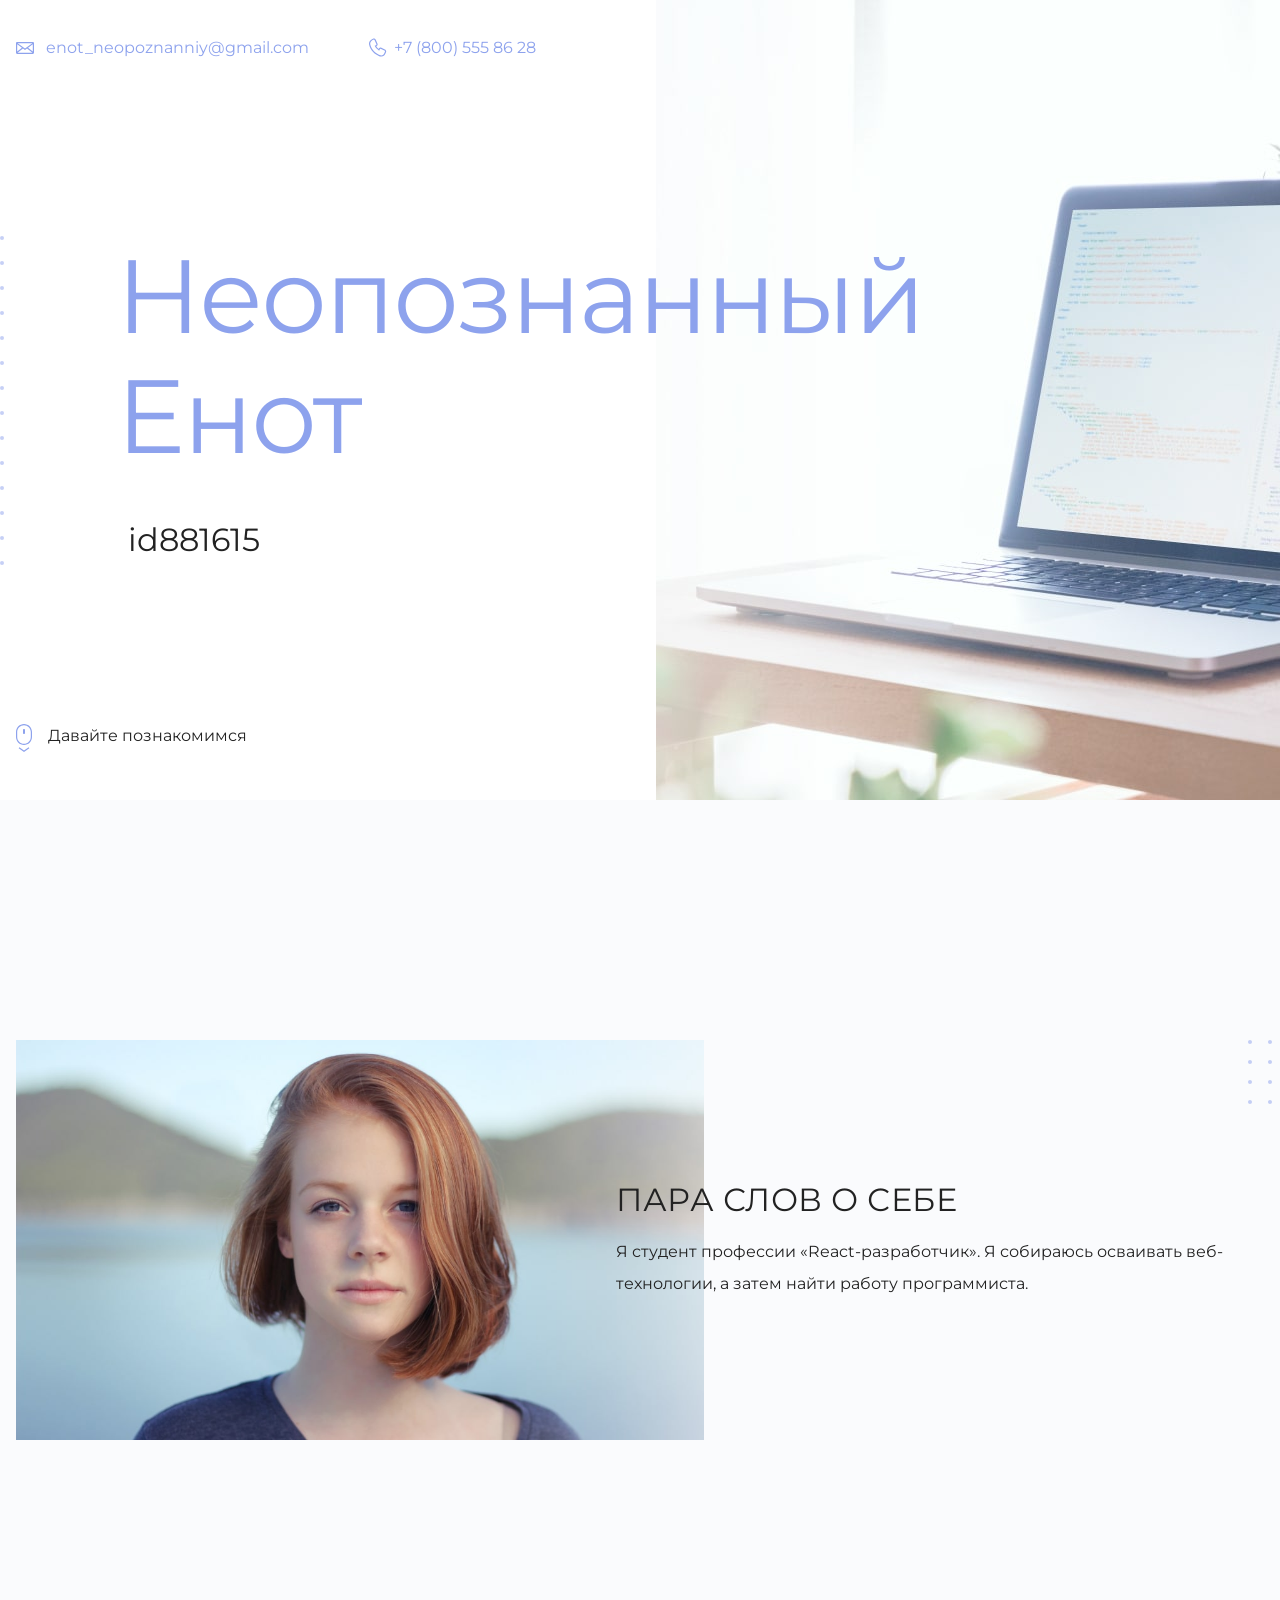
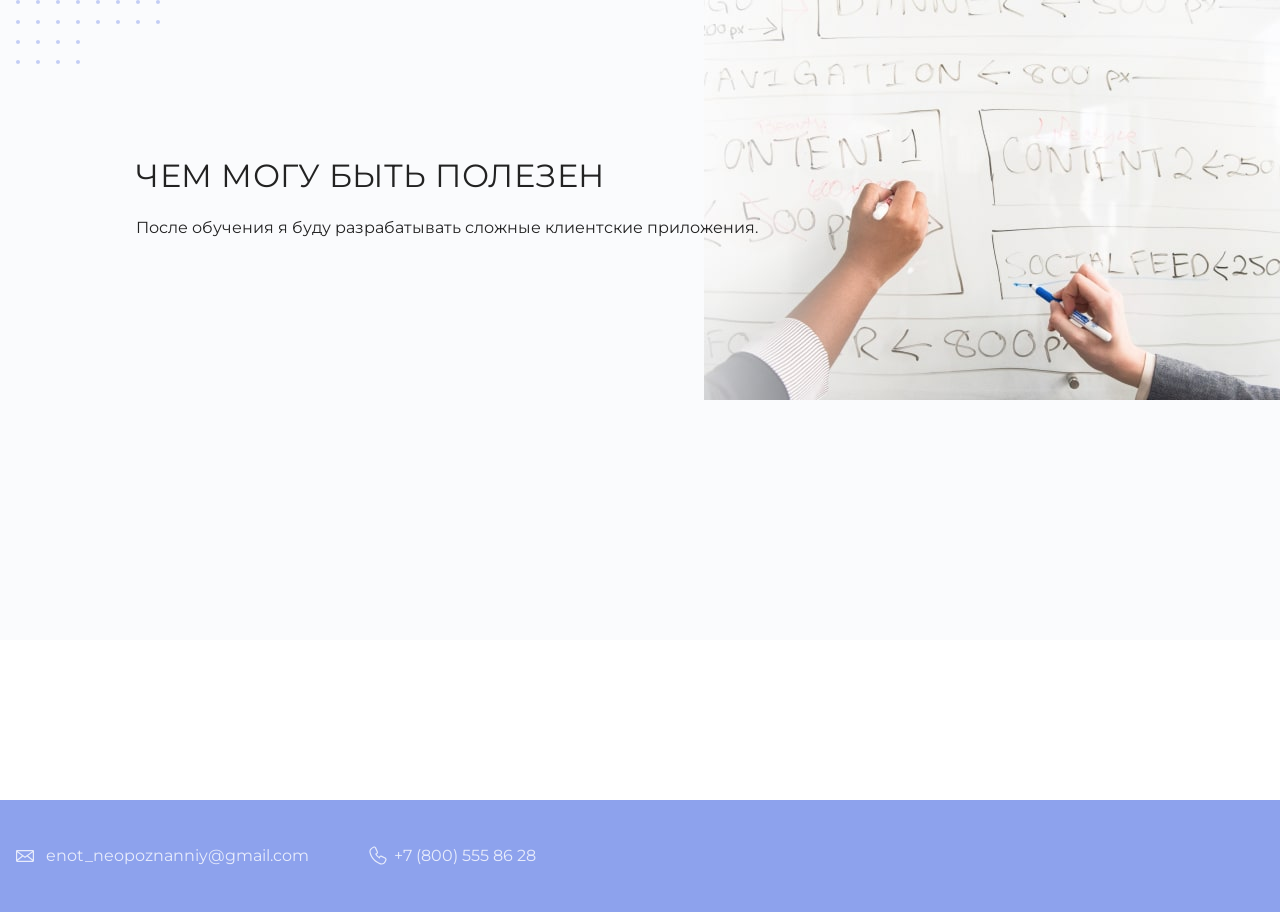
==== my-site/index.html @ 4f503adb "апры" ====
<!DOCTYPE html>
<html lang="ru">
  <head>
    <meta charset="UTF-8">
    <link rel="stylesheet" href="style.css">
    <link href="https://fonts.googleapis.com/css?family=Montserrat:400,500,700|Old+Standard+TT&display=swap&subset=cyrillic" rel="stylesheet">
    <title>Сайт-портфолио</title>
  </head>

  <body>
    <header class="page-header">
      <div class="container">
        <a class="header-email" href="mailto:enot_neopoznanniy@gmail.com">enot_neopoznanniy@gmail.com</a>
        <a class="header-phone" href="tel:+78005558628">+7 (800) 555 86 28</a>
      </div>
    </header>

    <main>
      <section class="hero-image">
        <div class="container">
          <h1 class="heading">Неопознанный Енот</h1>
          <p>id881615</p>
        </div>
      </section>

      <section class="intro">
        <div class="container">
          <h2 class="subheading">Давайте познакомимся</h2>
          <figure class="user-image">
            <img src="files/user.jpg" width="928" height="536" alt="Фотография Неопознанного Енота">
          </figure>
          <div>
            <h3>Пара слов о себе</h3>
            <p>Я студент профессии «React-разработчик». Я собираюсь осваивать веб-технологии, а затем найти работу программиста.</p>
          </div>
          <div>
            <h3>Чем могу быть полезен</h3>
            <p>После обучения я буду разрабатывать сложные клиентские приложения.</p>
          </div>
      </section>
    </main>

    <footer class="page-footer">
      <div class="container">
        <a class="footer-email" href="mailto:enot_neopoznanniy@gmail.com">enot_neopoznanniy@gmail.com</a>
        <a class="footer-phone" href="tel:+78005558628">+7 (800) 555 86 28
        </a>
      </div>
    </footer>
  </body>
</html>
---- my-site/style.css ----
body {
  position: relative;
  margin: 0;
  min-width: 1408px;
  font-family: "Montserrat", "Helvetica", "Arial", sans-serif;
  font-size: 16px;
  line-height: 32px;
  color: #222222;
  background-image: url("img/hero-bg.jpg");
  background-repeat: no-repeat;
  background-position-y: top;
  background-position-x: calc(50vw + 16px);
}

.container {
  max-width: 1408px;
  margin: 0 auto;
  padding: 0 16px;
}

.page-header {
  margin: 0 0 140px;
  padding: 32px 0;
}

.page-header a {
  margin-right: 56px;
  padding-bottom: 10px;
  padding-top: 10px;
  color: #8da2ed;
  text-decoration: none;
  background-repeat: no-repeat;
  background-position: left;
}

.page-header a:focus,
.page-header a:hover {
  border-bottom: 1px solid #8da2ed;
  filter: hue-rotate(50deg);
}

.page-header a:active {
  filter: hue-rotate(0);
  opacity: 0.6;
}

.header-email {
  padding-left: 30px;
  background-image: url("img/icon-email-header.svg");
}

.header-phone {
  padding-left: 25px;
  background-image: url("img/icon-phone-header.svg");
}

.hero-image {
  position: relative;
  height: 564px;
}

.hero-image .container {
  padding-left: 0;
  padding-right: 0;
  background-image: url("img/dotted-border-v.svg");
  background-repeat: repeat-y;
  background-position: top left;
}

.heading {
  margin: 0 0 40px;
  padding-left: 116px;
  width: 928px;
  font-size: 104px;
  line-height: 120px;
  letter-spacing: -2px;
  font-weight: 400;
  color: #8da2ed;
}

.hero-image p {
  margin: 0;
  padding-left: 128px;
  padding-bottom: 16px;
  font-size: 32px;
  line-height: 48px;
}

.intro {
  margin: 0 0 160px;
  padding-top: 240px;
  padding-bottom: 80px;
  background-color: #fafbfd;
}

.subheading {
  margin: 0 0 56px;
  font-size: 72px;
  line-height: 104px;
  font-weight: 400;
  color: #8da2ed;
}

.intro .container {
  position: relative;
}

.intro .subheading {
  position: absolute;
  top: -320px;
  left: 48px;
  font-size: 16px;
  line-height: 32px;
  color: #222222;
}

.intro .subheading::before {
  position: absolute;
  content: "";
  top: 4px;
  left: -32px;
  width: 16px;
  height: 28px;
  background-image: url("img/icon-scroll.svg");
  background-repeat: no-repeat;
}

.user-image {
  margin: 0 0 32px;
  position: absolute;
  top: 0;
  left: 0;
}

.user-image img {
  width: 688px;
  height: 400px;
  margin-left: 16px;
  object-fit: cover;
}

.intro .container div {
  position: relative;
  display: flex;
  flex-direction: column;
  justify-content: center;
  margin: 0 120px 160px;
  min-height: 400px;
}

.intro .user-image + div {
  margin-left: 600px;
}

.intro .container > div::before,
.intro .container > div::after {
  position: absolute;
  content: "";
  background-repeat: no-repeat;
}

.intro .container div:nth-of-type(1)::before {
  top: 0;
  right: -120px;
  width: 144px;
  height: 64px;
  background-image: url("img/decor-dots1.svg");
}

.intro .container div:nth-of-type(2)::before {
  top: 0;
  left: -120px;
  width: 144px;
  height: 64px;
  background-image: url("img/decor-dots2.svg");
}

.intro h3 {
  margin: 0 0 16px;
  width: 688px;
  font-size: 32px;
  line-height: 40px;
  font-weight: 400;
  letter-spacing: 0.5px;
  text-transform: uppercase;
}

.intro p {
  margin: 0;
  width: 688px;
}

.intro .container div:nth-of-type(2) {
  margin-right: 0;
  background-image: url("img/abilities.jpg");
  background-position: right;
  background-repeat: no-repeat;
}

.intro .container .skills {
  min-height: unset;
}

.skills::before {
  top: 0;
  right: -120px;
  width: 64px;
  height: 64px;
  background-image: url("img/decor-dots3.svg");
}

.skills::after {
  bottom: -56px;
  left: -120px;
  width: 64px;
  height: 24px;
  background-image: url("img/decor-dots4.svg");
}

.skills h3 {
  margin-bottom: 56px;
}

.skills-list {
  position: relative;
  display: flex;
  margin: 0;
  padding: 0;
}

.skills-list dt {
  flex-shrink: 0;
  padding-left: 82px;
  width: 480px;
  height: 72px;
  font-size: 24px;
  letter-spacing: 1px;
  background-repeat: no-repeat;
  background-position: left;
}

.skill-html {
  background-image: url("img/icon-html.svg");
}

.skill-css {
  margin-left: 48px;
  background-image: url("img/icon-css.svg");
}

.level {
  position: absolute;
  top: 32px;
  margin: 4px 0 16px;
  padding: 0;
  height: 32px;
  width: 478px;
  font-size: 0;
  background-color: #ffffff;
  border: 1px solid #dee5fb;
}

.skill-html + .level {
  left: 82px;
}

.skill-css + .level {
  left: 690px;
}

.skills .level div {
  margin: 4px;
  height: 24px;
  min-height: unset;
  background-color: #8da2ed;
  background-image: url("img/progress-pattern.svg");
}

.button {
  position: relative;
  margin: auto 72px -10px;
  padding: 10px 0 10px 28px;
  display: block;
  font-size: 20px;
  letter-spacing: 0.5px;
  text-decoration: none;
  text-transform: uppercase;
  color: #8da2ed;
  border: 1px solid #8da2ed;
}

.button::before {
  position: absolute;
  content: "";
  width: 20px;
  height: 20px;
  top: 14px;
  left: 29px;
  background-image: url("img/icon-open-page.svg");
}

.button:focus,
.button:hover {
  margin-bottom: -10px;
  color: #ffffff;
  border-color: #c98ded;
  background-color: #c98ded;
  transition: border-color 150ms, background-color 150ms;
}

.button:active {
  opacity: 0.6;
}

.button:focus::before,
.button:hover::before,
.button:active::before {
  filter: brightness(100);
}

.page-footer {
  padding: 40px 0;
  background-color: #8da2ed;
}

.page-footer a {
  margin-right: 56px;
  padding-bottom: 10px;
  padding-top: 10px;
  color: #ffffff;
  text-decoration: none;
  background-repeat: no-repeat;
  background-position: left;
  opacity: 0.8;
}

.page-footer a:focus,
.page-footer a:hover {
  opacity: 1;
  border-bottom: 1px solid #ffffff;
}

.page-footer a:active {
  opacity: 0.6;
}

.footer-email {
  padding-left: 30px;
  background-image: url("img/icon-email-footer.svg");
}

.footer-phone {
  padding-left: 25px;
  background-image: url("img/icon-phone-footer.svg");
}
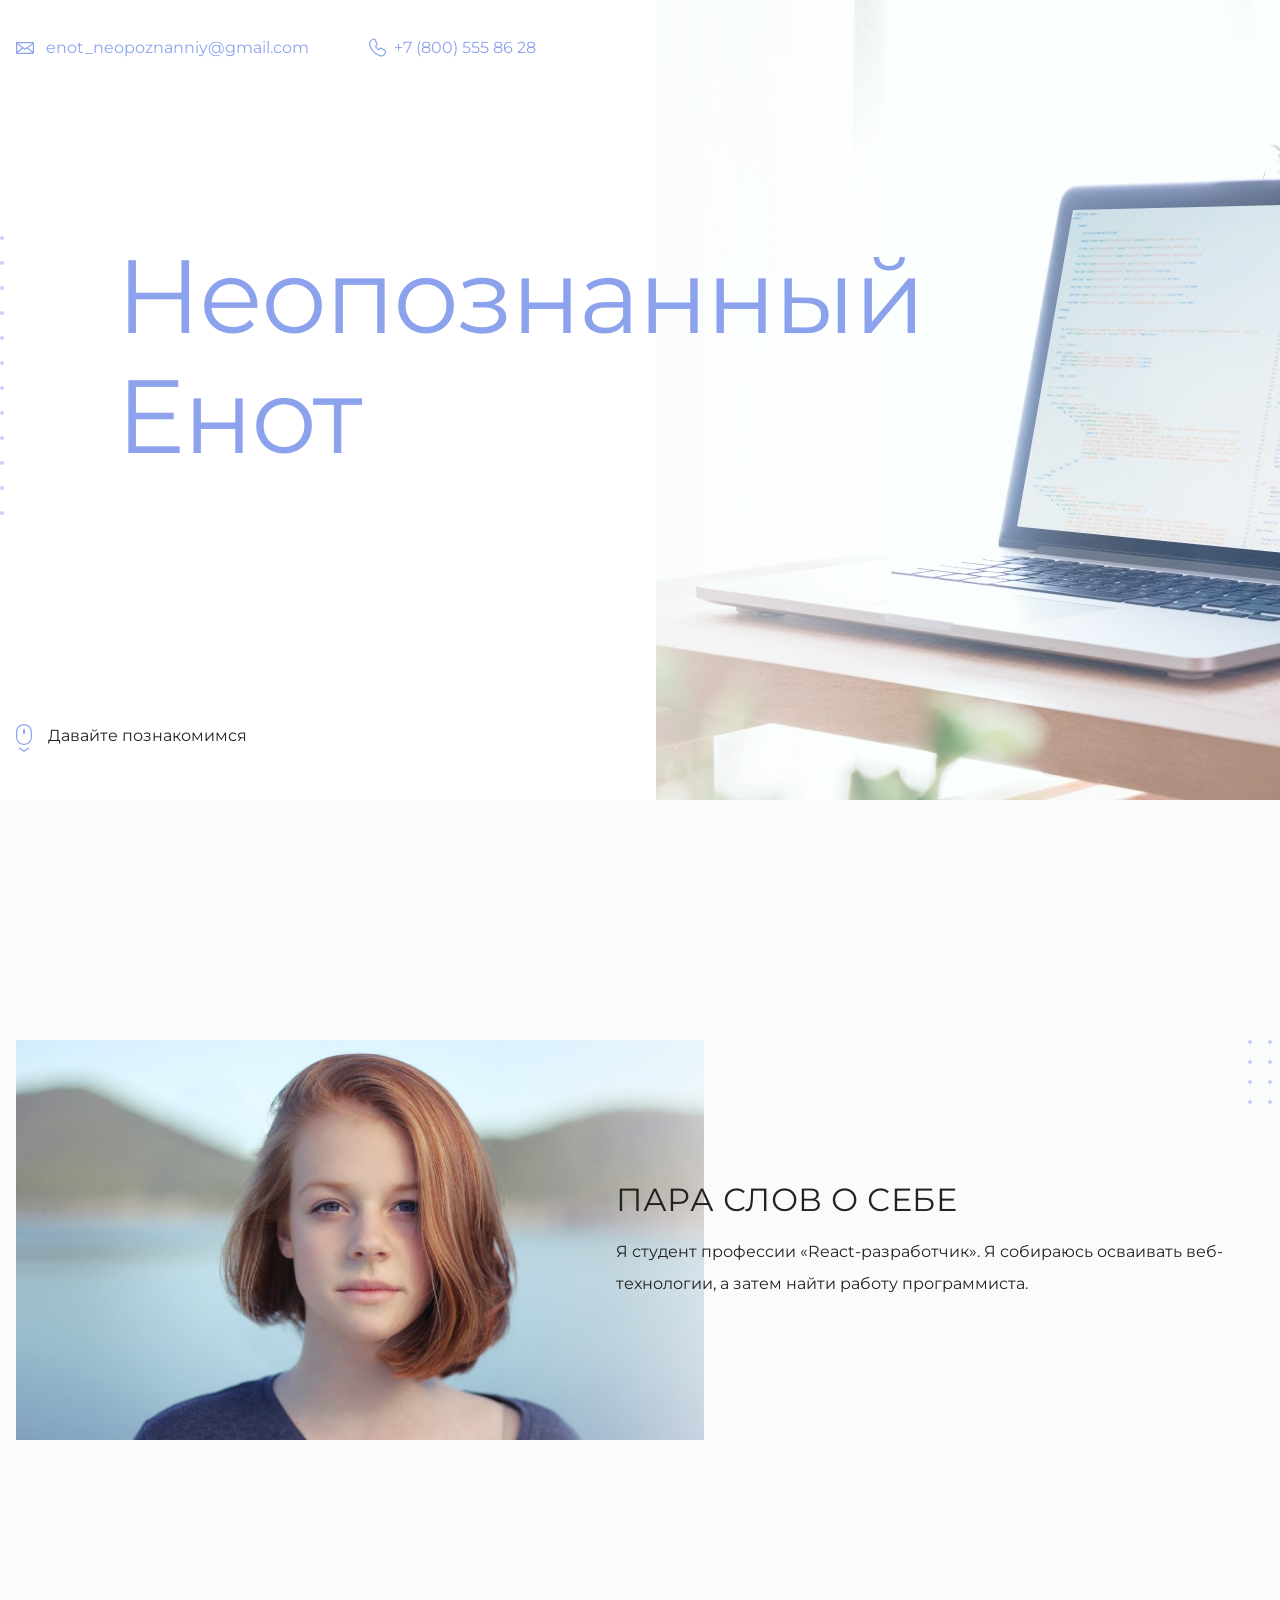
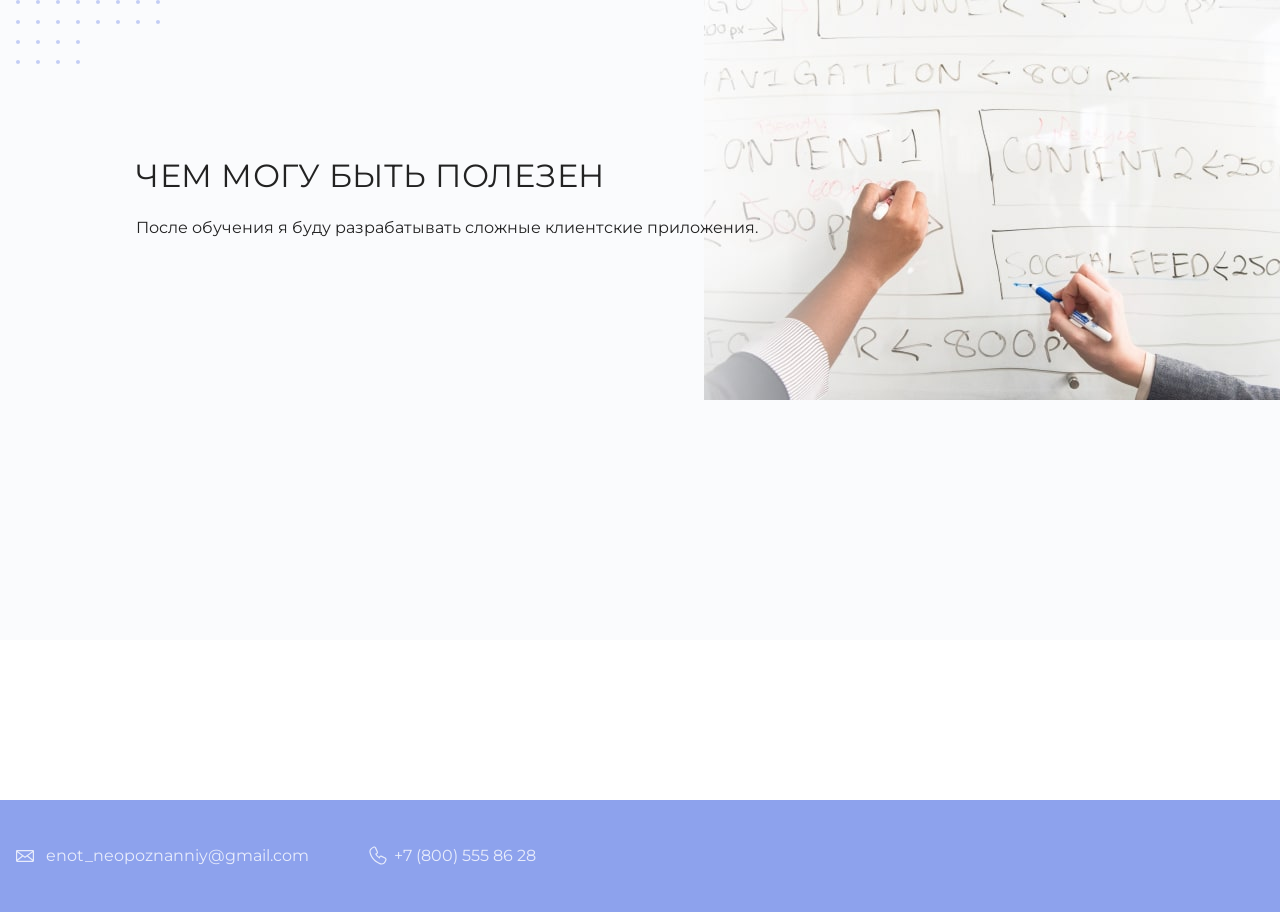
==== commit 016bae08: "Update index.html" ====
--- a/my-site/index.html
+++ b/my-site/index.html
@@ -19,7 +19,7 @@
       <section class="hero-image">
         <div class="container">
           <h1 class="heading">Неопознанный Енот</h1>
-          <p>id881615</p>
+          <p><id881615></p>
         </div>
       </section>
 
@@ -48,4 +48,4 @@
       </div>
     </footer>
   </body>
-</html>+</html>
